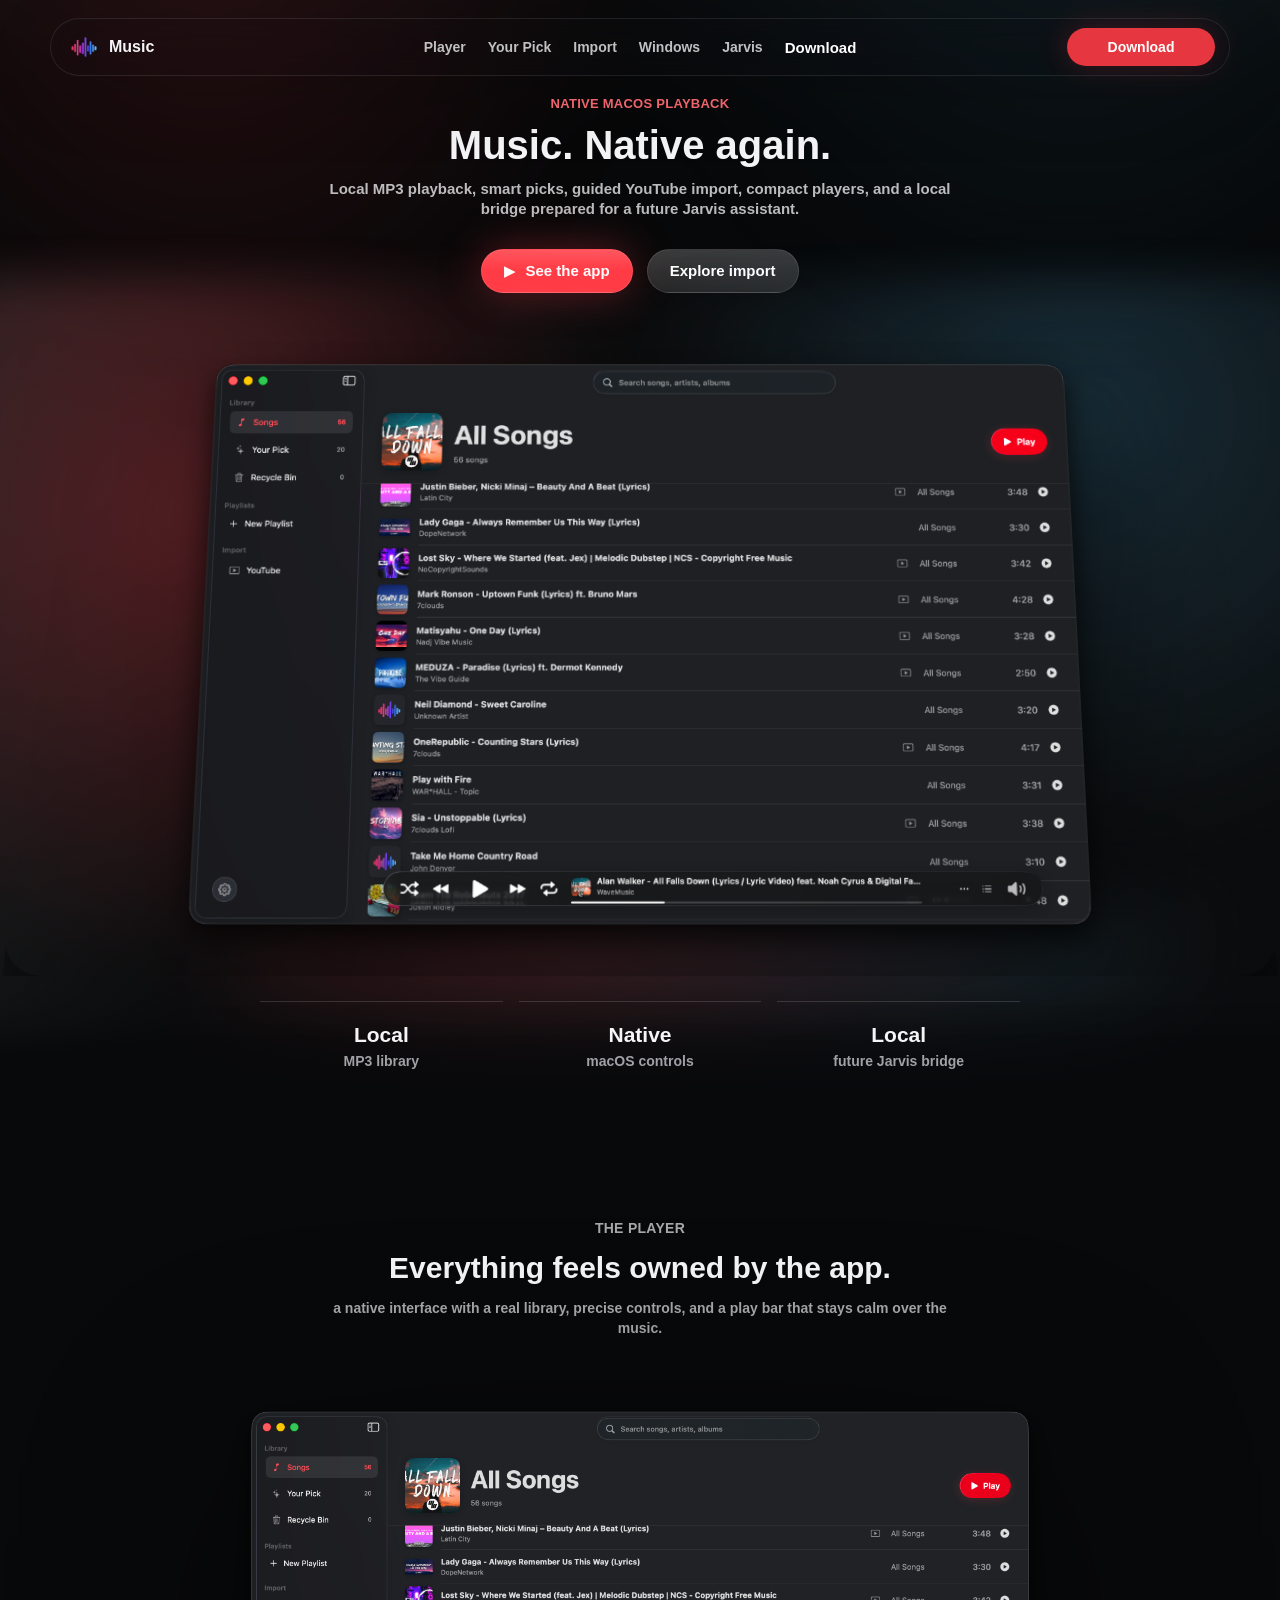
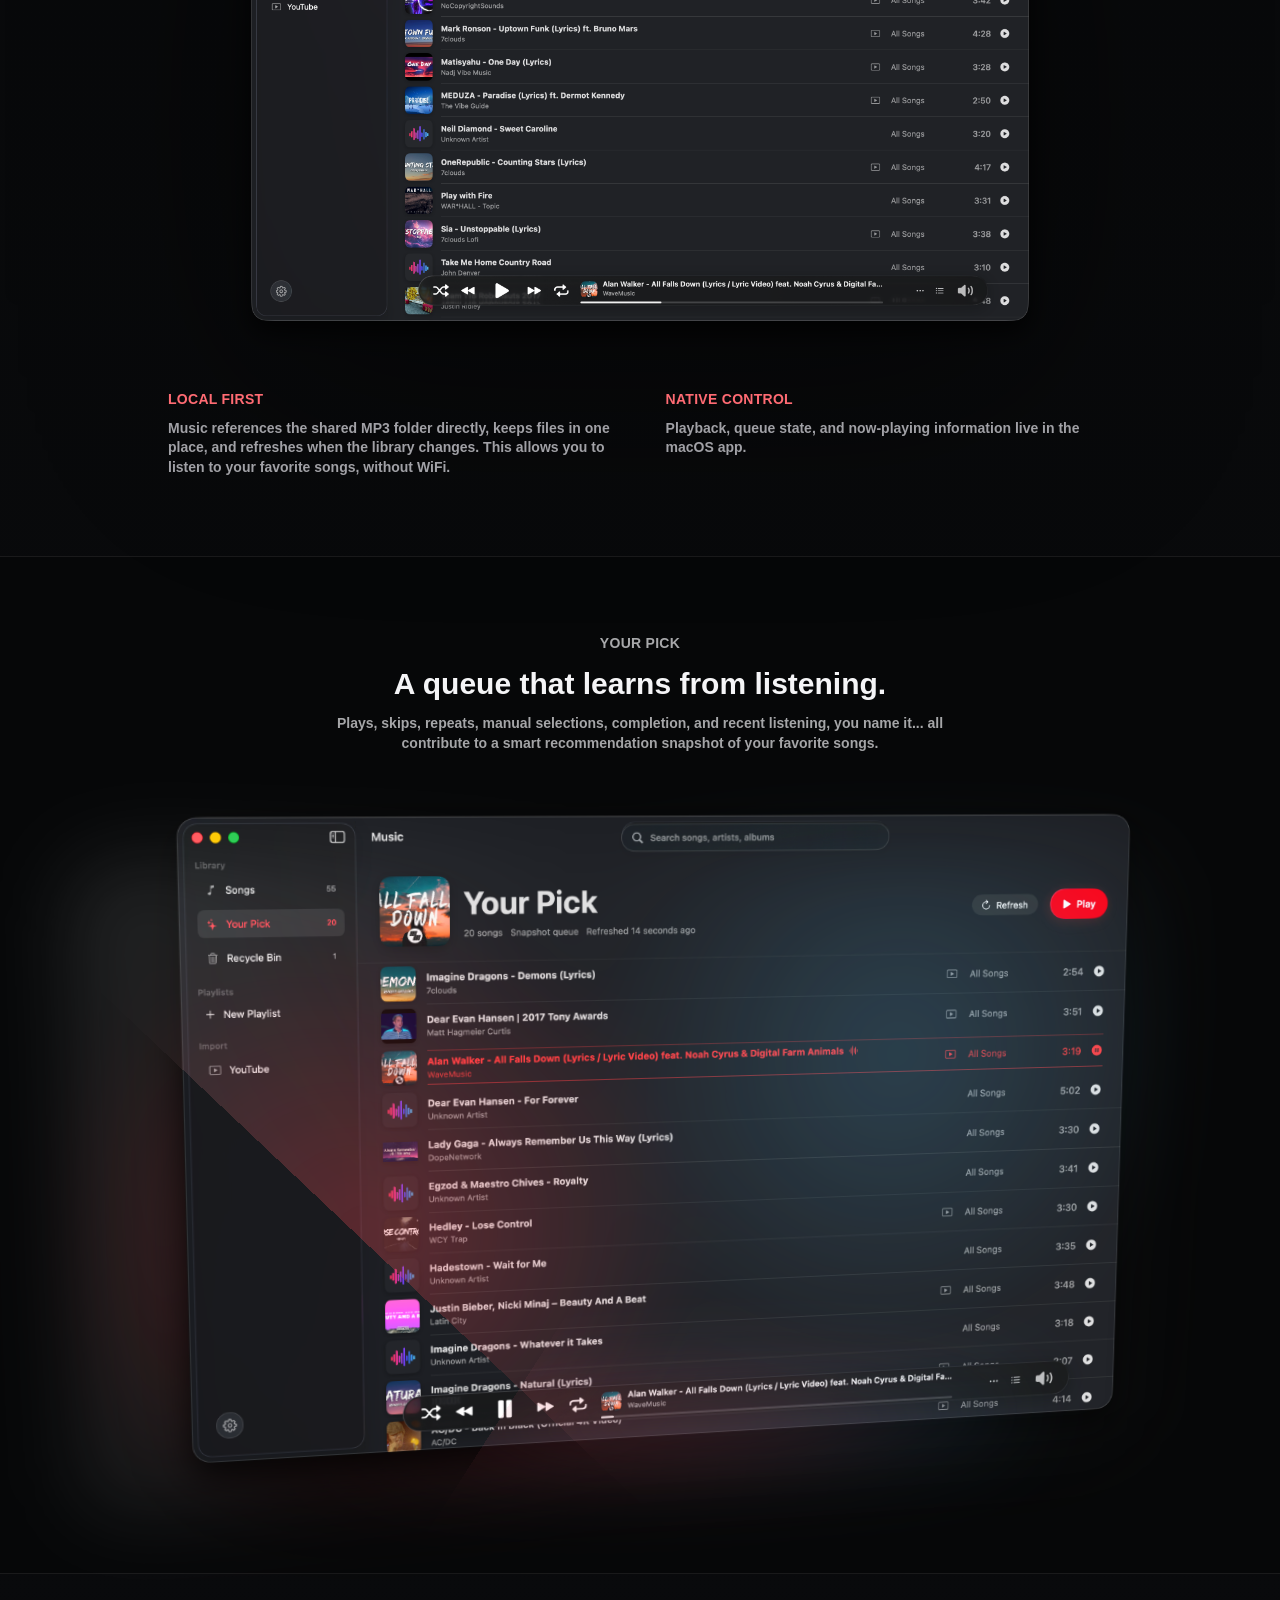
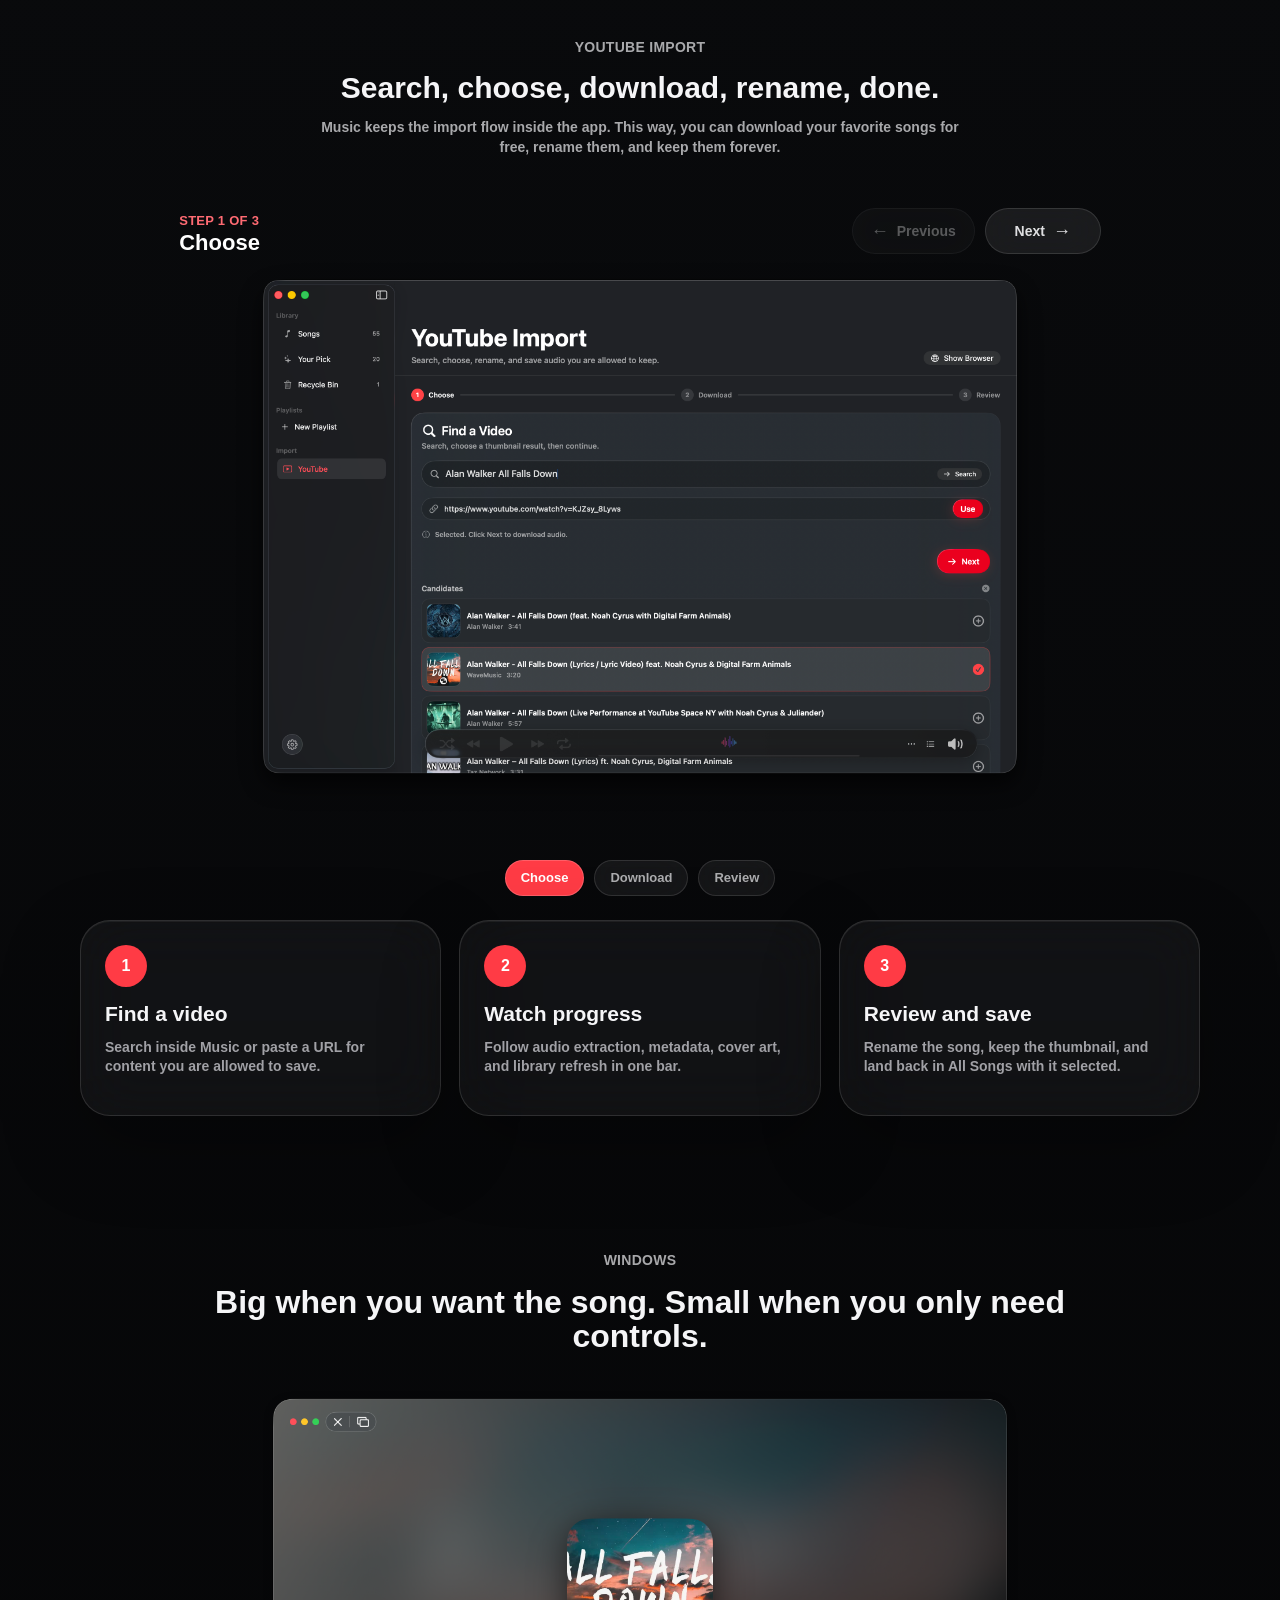
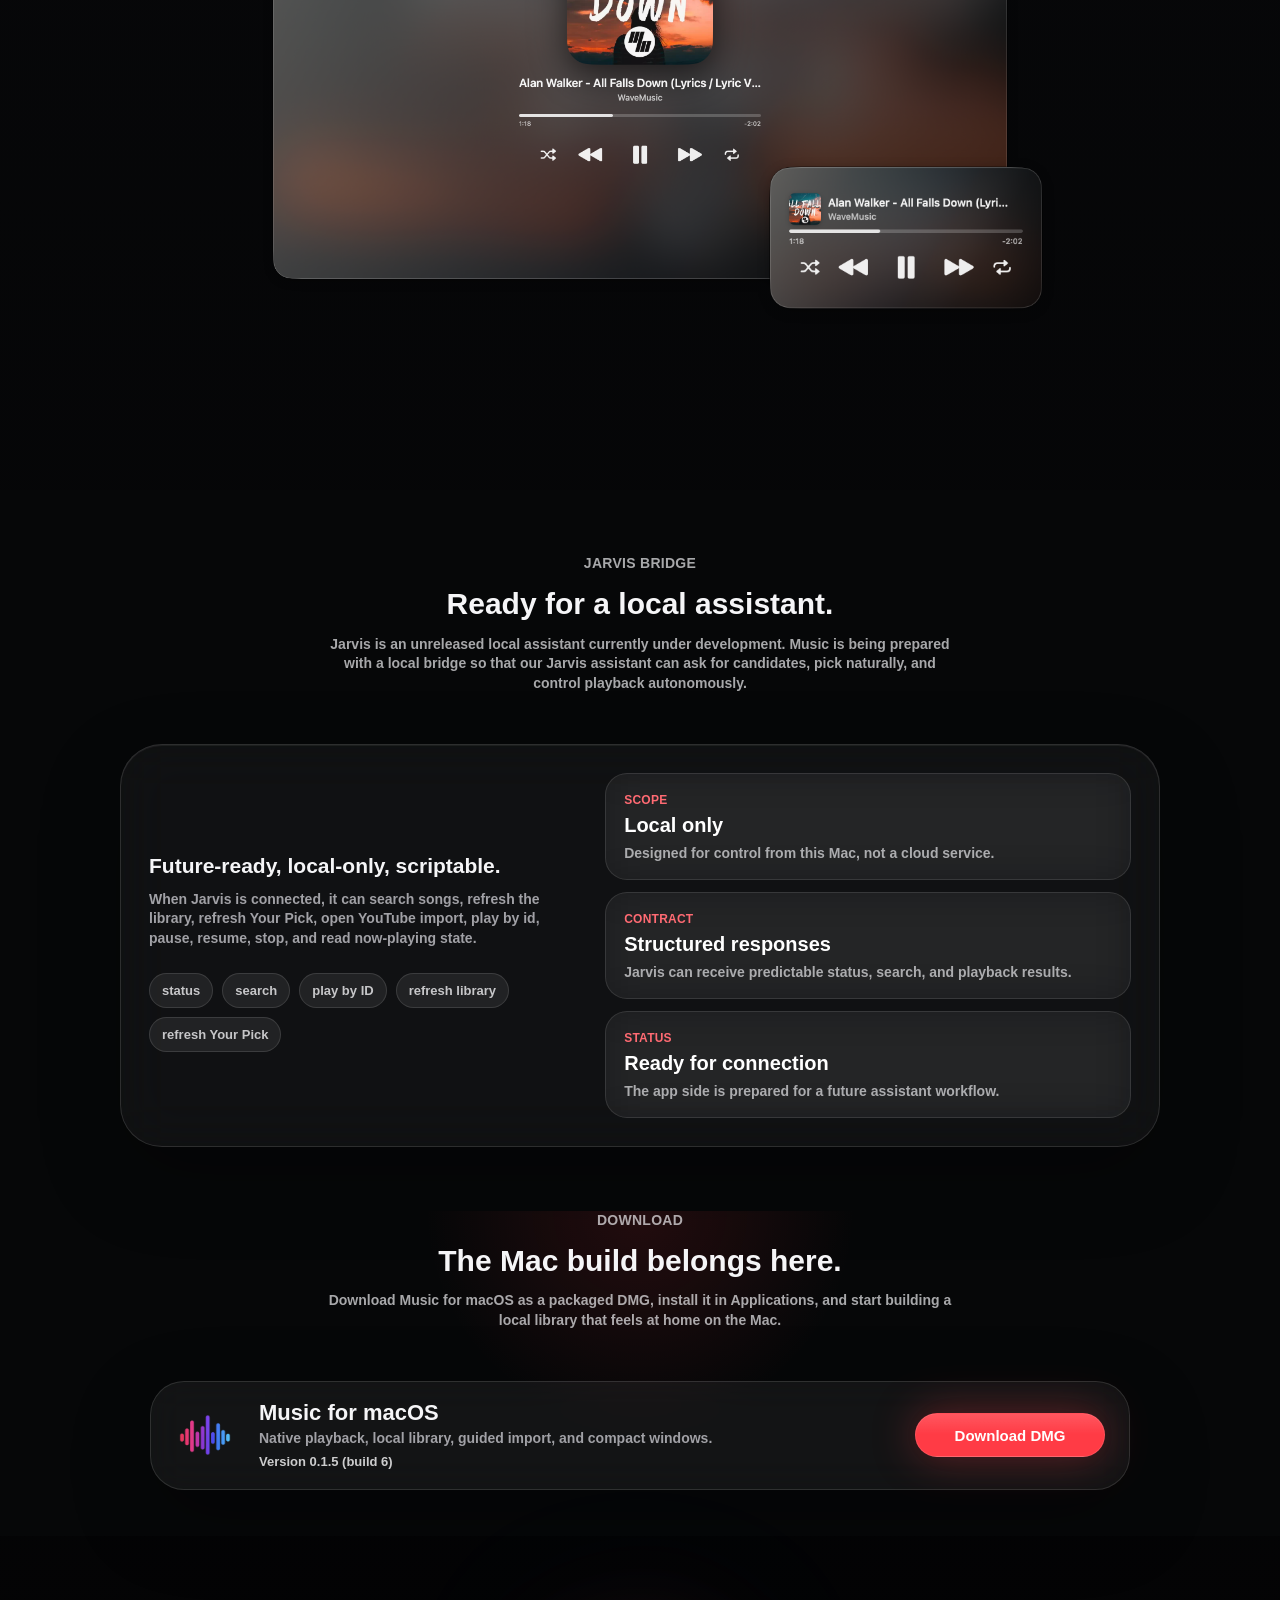
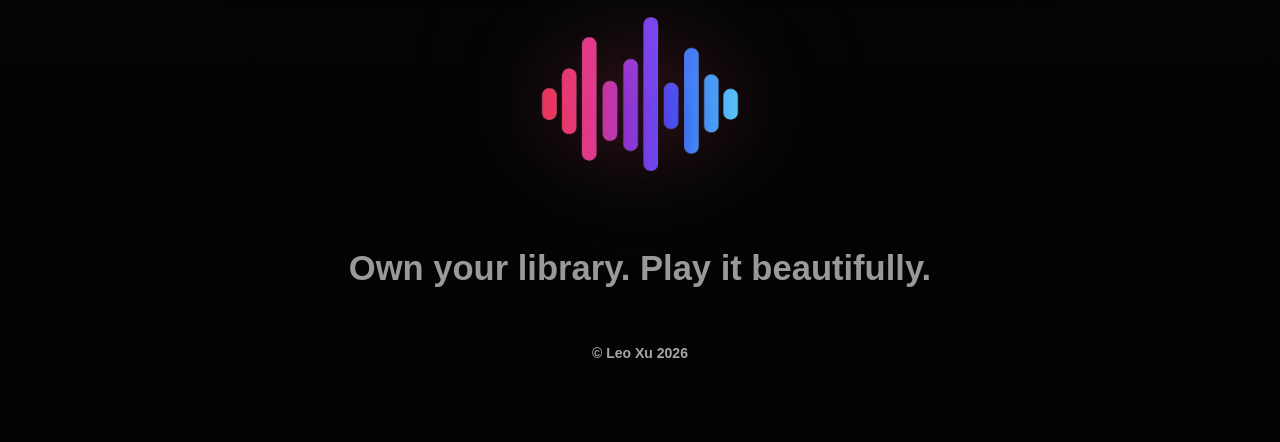
==== website/index.html @ 2af605fa "Add Music website hero animation" ====
<!doctype html>
<html lang="en">
  <head>
    <meta charset="utf-8" />
    <meta name="viewport" content="width=device-width, initial-scale=1" />
    <title>Music for macOS</title>
    <meta
      name="description"
      content="A native macOS music app with local playback, Your Pick, YouTube import, compact players, and a local bridge prepared for Jarvis."
    />
    <link rel="icon" href="assets/brand/new-music-logo.png" />
    <link rel="stylesheet" href="styles.css" />
  </head>
  <body>
    <div class="page-shell">
      <header class="site-header" aria-label="Site navigation">
        <a class="brand-lockup" href="#top" aria-label="Music home">
          <img src="assets/brand/new-music-logo.png" alt="" />
          <span>Music</span>
        </a>
        <nav class="nav-links" aria-label="Page sections">
          <a href="#player">Player</a>
          <a href="#your-pick">Your Pick</a>
          <a href="#import">Import</a>
          <a href="#windows">Windows</a>
          <a href="#jarvis">Jarvis</a>
          <a href="#download">Download</a>
        </nav>
        <a class="header-cta" href="#download">Download</a>
      </header>

      <main id="top">
        <section class="hero section-snap" id="preview">
          <div class="hero-copy reveal">
            <p class="eyebrow">Native macOS playback</p>
            <h1>Music. Native again.</h1>
            <p class="hero-subtitle">
              Local MP3 playback, smart picks, guided YouTube import, compact players,
              and a local bridge prepared for a future Jarvis assistant.
            </p>
            <div class="hero-actions">
              <a class="button button-red" href="#player">
                <span class="button-icon">▶</span>
                See the app
              </a>
              <a class="button button-dark" href="#import">Explore import</a>
            </div>
          </div>

          <div class="hero-stage reveal" aria-label="Music app preview">
            <img
              class="hero-window"
              src="assets/screenshots/hero-final.png"
              alt="Music app main library window with sidebar, songs list, and liquid glass play bar"
            />
            <div class="hero-reflection" aria-hidden="true"></div>
          </div>

          <div class="hero-specs reveal" aria-label="Product highlights">
            <div>
              <strong>Local</strong>
              <span>MP3 library</span>
            </div>
            <div>
              <strong>Native</strong>
              <span>macOS controls</span>
            </div>
            <div>
              <strong>Local</strong>
              <span>future Jarvis bridge</span>
            </div>
          </div>
        </section>

        <section class="feature-band" id="player">
          <div class="section-heading reveal">
            <p class="eyebrow">The player</p>
            <h2>Everything feels owned by the app.</h2>
            <p>
              a native interface with a real library, precise controls, and a play bar
              that stays calm over the music.
            </p>
          </div>

          <div class="wide-showcase reveal">
            <img
              src="assets/screenshots/main-library-current.png"
              alt="Music app All Songs library view"
            />
          </div>

          <div class="feature-copy-row">
            <div class="feature-copy reveal">
              <span>Local first</span>
              <p>Music references the shared MP3 folder directly, keeps files in one place, and refreshes when the library changes. This allows you to listen to your favorite songs, without WiFi.</p>
            </div>
            <div class="feature-copy reveal">
              <span>Native control</span>
              <p>Playback, queue state, and now-playing information live in the macOS app.</p>
            </div>
          </div>
        </section>

        <section class="spotlight section-snap" id="your-pick">
          <div class="spotlight-copy reveal">
            <p class="eyebrow">Your Pick</p>
            <h2>A queue that learns from listening.</h2>
            <p>
              Plays, skips, repeats, manual selections, completion, and recent listening,
              you name it... all contribute to a smart recommendation snapshot of your
              favorite songs.
            </p>
          </div>
          <figure class="your-pick-visual reveal">
            <img
              src="assets/screenshots/your-pick-distorted.png"
              alt="Stylized Music Your Pick view with the recommendation queue visible"
            />
          </figure>
        </section>

        <section class="import-section" id="import">
          <div class="section-heading reveal">
            <p class="eyebrow">YouTube import</p>
            <h2>Search, choose, download, rename, done.</h2>
            <p>
              Music keeps the import flow inside the app. This way, you can download
              your favorite songs for free, rename them, and keep them forever.
            </p>
          </div>

          <div class="import-slider reveal" data-slider>
            <div class="import-slider-header">
              <div>
                <span class="slider-step-label" data-slider-step>Step 1 of 3</span>
                <strong data-slider-title>Choose</strong>
              </div>
              <div class="slider-controls" aria-label="YouTube import slider controls">
                <button class="slider-button" type="button" data-slider-prev aria-label="Previous YouTube import step">
                  <span aria-hidden="true">←</span>
                  Previous
                </button>
                <button class="slider-button" type="button" data-slider-next aria-label="Next YouTube import step">
                  Next
                  <span aria-hidden="true">→</span>
                </button>
              </div>
            </div>
            <div class="import-track" data-slider-track tabindex="0" aria-label="YouTube import step screenshots">
              <figure class="import-slide" data-title="Choose" data-step="Step 1 of 3">
                <img
                  src="assets/screenshots/youtube-import-choose.png"
                  alt="YouTube Import choose step with search results and a selected video"
                />
              </figure>
              <figure class="import-slide" data-title="Download" data-step="Step 2 of 3">
                <img
                  src="assets/screenshots/youtube-import-download.png"
                  alt="YouTube Import download step with progress bar"
                />
              </figure>
              <figure class="import-slide" data-title="Review" data-step="Step 3 of 3">
                <img
                  src="assets/screenshots/youtube-import-review.png"
                  alt="YouTube Import review step for renaming the imported song"
                />
              </figure>
            </div>
            <div class="slider-dots" aria-label="YouTube import step navigation">
              <button class="active" type="button" data-slider-dot aria-label="Show choose step">Choose</button>
              <button type="button" data-slider-dot aria-label="Show download step">Download</button>
              <button type="button" data-slider-dot aria-label="Show review step">Review</button>
            </div>
          </div>

          <div class="steps">
            <div class="step reveal">
              <span>1</span>
              <h3>Find a video</h3>
              <p>Search inside Music or paste a URL for content you are allowed to save.</p>
            </div>
            <div class="step reveal">
              <span>2</span>
              <h3>Watch progress</h3>
              <p>Follow audio extraction, metadata, cover art, and library refresh in one bar.</p>
            </div>
            <div class="step reveal">
              <span>3</span>
              <h3>Review and save</h3>
              <p>Rename the song, keep the thumbnail, and land back in All Songs with it selected.</p>
            </div>
          </div>
        </section>

        <section class="focus-section" id="windows">
          <div class="section-heading reveal">
            <p class="eyebrow">Windows</p>
            <h2>Big when you want the song. Small when you only need controls.</h2>
          </div>

          <div class="window-gallery">
            <figure class="focus-comparison reveal">
              <img
                class="focus-large-shot"
                src="assets/screenshots/focus-window.png"
                alt="Large focused song window with album artwork and playback controls"
              />
              <img
                class="focus-small-shot"
                src="assets/screenshots/compact-player.png"
                alt="Compact player window overlapped above the large focus window for comparison"
              />
            </figure>
          </div>
        </section>

        <section class="jarvis-section" id="jarvis">
          <div class="section-heading reveal">
            <p class="eyebrow">Jarvis bridge</p>
            <h2>Ready for a local assistant.</h2>
            <p>
              Jarvis is an unreleased local assistant currently under development.
              Music is being prepared with a local bridge so that our Jarvis assistant
              can ask for candidates, pick naturally, and control playback autonomously.
            </p>
          </div>

          <div class="bridge-panel reveal">
            <div class="bridge-copy">
              <h3>Future-ready, local-only, scriptable.</h3>
              <p>
                When Jarvis is connected, it can search songs, refresh the library,
                refresh Your Pick, open YouTube import, play by id, pause, resume,
                stop, and read now-playing state.
              </p>
              <div class="bridge-actions" aria-label="Bridge actions">
                <span>status</span>
                <span>search</span>
                <span>play by ID</span>
                <span>refresh library</span>
                <span>refresh Your Pick</span>
              </div>
            </div>
            <div class="bridge-signal" aria-label="Bridge readiness summary">
              <div>
                <span>Scope</span>
                <strong>Local only</strong>
                <p>Designed for control from this Mac, not a cloud service.</p>
              </div>
              <div>
                <span>Contract</span>
                <strong>Structured responses</strong>
                <p>Jarvis can receive predictable status, search, and playback results.</p>
              </div>
              <div>
                <span>Status</span>
                <strong>Ready for connection</strong>
                <p>The app side is prepared for a future assistant workflow.</p>
              </div>
            </div>
          </div>
        </section>

        <section class="download-section section-snap" id="download">
          <div class="section-heading reveal">
            <p class="eyebrow">Download</p>
            <h2>The Mac build belongs here.</h2>
            <p>
              Download Music for macOS as a packaged DMG, install it in Applications,
              and start building a local library that feels at home on the Mac.
            </p>
          </div>
          <div class="download-panel reveal">
            <img src="assets/brand/new-music-logo.png" alt="" />
            <div>
              <h3>Music for macOS</h3>
              <p>Native playback, local library, guided import, and compact windows.</p>
              <p class="download-version">Version 0.1.5 (build 6)</p>
            </div>
            <a class="button button-red" href="downloads/Music.dmg" download>Download DMG</a>
          </div>
        </section>

        <section class="finish-section section-snap">
          <img class="finish-symbol-logo reveal" src="assets/brand/new-music-logo.png" alt="" />
          <p class="finish-slogan reveal">Own your library. Play it beautifully.</p>
          <p class="copyright-line reveal">© Leo Xu 2026</p>
        </section>
      </main>
    </div>

    <script src="app.js"></script>
  </body>
</html>
---- website/styles.css ----
:root {
  color-scheme: dark;
  --bg: #050607;
  --bg-2: #0c0e11;
  --panel: #15181c;
  --panel-2: #20242a;
  --text: #f5f5f7;
  --muted: #a1a1a6;
  --dim: #6f737a;
  --line: rgba(255, 255, 255, 0.13);
  --red: #ff3b45;
  --red-2: #ff6b73;
  --blue: #57c7ff;
  --green: #30d158;
  --amber: #ffd166;
  --radius-xl: 42px;
  --radius-lg: 30px;
  --max: 1320px;
  --shadow-hero: 0 48px 140px rgba(0, 0, 0, 0.72);
}

* {
  box-sizing: border-box;
}

html {
  background: var(--bg);
  scroll-behavior: smooth;
  width: 100%;
  max-width: 100%;
  overflow-x: hidden;
}

body {
  margin: 0;
  min-width: 320px;
  background:
    linear-gradient(180deg, #070809 0%, #090a0c 46%, #030304 100%);
  color: var(--text);
  font-family: "SF Pro Display", "SF Pro Text", -apple-system, BlinkMacSystemFont,
    "Helvetica Neue", Arial, sans-serif;
  letter-spacing: 0;
  overflow-x: hidden;
  width: 100%;
  max-width: 100%;
}

img {
  display: block;
  max-width: 100%;
}

a {
  color: inherit;
  text-decoration: none;
}

.page-shell {
  position: relative;
  overflow: hidden;
  width: 100%;
  max-width: 100%;
}

.page-shell::before {
  content: "";
  position: fixed;
  inset: -20vh -10vw auto -10vw;
  height: 70vh;
  pointer-events: none;
  background:
    radial-gradient(circle at 22% 28%, rgba(255, 59, 69, 0.22), transparent 32%),
    radial-gradient(circle at 78% 18%, rgba(87, 199, 255, 0.14), transparent 34%),
    linear-gradient(180deg, rgba(255, 255, 255, 0.07), transparent 42%);
  filter: blur(54px);
  opacity: 0.55;
  transform: translateZ(0);
}

.site-header {
  position: fixed;
  z-index: 20;
  top: 18px;
  left: 50%;
  width: min(calc(100% - 32px), 1180px);
  transform: translateX(-50%);
  display: grid;
  grid-template-columns: 1fr auto 1fr;
  align-items: center;
  gap: 16px;
  padding: 9px 14px;
  border: 1px solid rgba(255, 255, 255, 0.09);
  border-radius: 999px;
  background: rgba(14, 17, 20, 0.22);
  backdrop-filter: blur(12px) saturate(124%);
  box-shadow: 0 20px 70px rgba(0, 0, 0, 0.16);
}

.brand-lockup {
  display: inline-flex;
  align-items: center;
  gap: 10px;
  min-width: 0;
  padding-left: 4px;
  font-weight: 700;
}

.brand-lockup img {
  width: 30px;
  height: 30px;
  border-radius: 9px;
}

.nav-links {
  display: flex;
  align-items: center;
  justify-content: center;
  gap: 18px;
  padding: 0 10px;
  border-radius: 999px;
}

.nav-links a,
.header-cta {
  min-height: 34px;
  display: inline-flex;
  align-items: center;
  justify-content: center;
  padding: 0 2px;
  border-radius: 999px;
  color: rgba(245, 245, 247, 0.78);
  font-size: 14px;
  font-weight: 700;
  transition: color 180ms ease, transform 180ms ease, font-size 180ms ease;
}

.nav-links a:hover {
  color: rgba(245, 245, 247, 0.9);
}

.nav-links a.active {
  color: #fff;
  font-size: 15px;
  transform: translateY(-0.5px);
}

.header-cta {
  justify-self: end;
  min-width: 148px;
  min-height: 38px;
  padding: 0 28px;
  color: #fff;
  background: rgba(255, 59, 69, 0.9);
  box-shadow: 0 0 30px rgba(255, 59, 69, 0.22);
  white-space: nowrap;
}

.header-cta:hover,
.button:hover {
  transform: translateY(-1px);
}

main {
  position: relative;
  z-index: 1;
  width: 100%;
  max-width: 100%;
  overflow: hidden;
}

section {
  width: 100%;
  max-width: 100%;
  scroll-margin-top: 104px;
}

.section-snap {
  min-height: 100vh;
}

.hero {
  display: flex;
  flex-direction: column;
  align-items: center;
  justify-content: flex-start;
  padding: 96px 28px 64px;
  text-align: center;
}

.hero-copy {
  width: min(1100px, 100%);
  max-width: 100%;
}

.eyebrow {
  margin: 0 0 14px;
  color: var(--red-2);
  font-size: 13px;
  font-weight: 800;
  letter-spacing: 0.02em;
  text-transform: uppercase;
}

h1,
h2,
h3,
p {
  margin-top: 0;
}

h1 {
  margin: 0 auto 14px;
  max-width: 760px;
  color: var(--text);
  font-size: 40px;
  line-height: 1;
  font-weight: 800;
  letter-spacing: 0;
}

.hero-subtitle {
  width: min(640px, 94vw);
  margin: 0 auto;
  color: rgba(245, 245, 247, 0.76);
  font-size: 15px;
  line-height: 1.32;
  font-weight: 650;
}

.hero-actions {
  display: flex;
  flex-wrap: wrap;
  justify-content: center;
  gap: 14px;
  margin-top: 30px;
}

.button {
  min-height: 44px;
  display: inline-flex;
  align-items: center;
  justify-content: center;
  gap: 10px;
  padding: 0 22px;
  border: 1px solid rgba(255, 255, 255, 0.1);
  border-radius: 999px;
  font-size: 15px;
  font-weight: 800;
  transition: transform 180ms ease, filter 180ms ease, background 180ms ease;
  white-space: nowrap;
}

.button-red {
  color: #fff;
  background:
    linear-gradient(180deg, rgba(255, 255, 255, 0.14), transparent 48%),
    var(--red);
  box-shadow: 0 0 44px rgba(255, 59, 69, 0.34);
}

.button-dark {
  color: #fff;
  background:
    linear-gradient(180deg, rgba(255, 255, 255, 0.12), rgba(255, 255, 255, 0.02)),
    rgba(255, 255, 255, 0.1);
  backdrop-filter: blur(20px);
}

.button-icon {
  font-size: 14px;
}

.hero-stage {
  position: relative;
  width: min(1380px, 96vw);
  margin-top: clamp(18px, 2.5vw, 30px);
  perspective: 1800px;
}

.hero-window {
  width: 100%;
  max-height: min(72vh, 840px);
  border-radius: clamp(28px, 3vw, 48px);
  box-shadow: var(--shadow-hero);
  object-fit: contain;
  clip-path: polygon(3% 0, 97% 0, 100% 100%, 0 100%);
  transform: rotateX(12deg);
  transform-origin: 50% 50%;
  backface-visibility: hidden;
  filter:
    drop-shadow(34px 48px 70px rgba(0, 0, 0, 0.34))
    saturate(1.05)
    contrast(1.02);
  animation: hero-window-rise 3000ms cubic-bezier(0.16, 1, 0.3, 1) 180ms both;
  will-change: transform, filter, opacity;
}

.hero-stage::before {
  content: "";
  position: absolute;
  inset: -7% -7% -10%;
  z-index: -2;
  border-radius: clamp(34px, 3.5vw, 58px);
  background:
    radial-gradient(circle at 18% 32%, rgba(255, 59, 69, 0.32), transparent 36%),
    radial-gradient(circle at 82% 18%, rgba(87, 199, 255, 0.2), transparent 34%),
    linear-gradient(112deg, rgba(255, 255, 255, 0.1), transparent 31%),
    rgba(255, 255, 255, 0.02);
  filter: blur(24px);
  opacity: 0.88;
}

.hero-reflection {
  position: absolute;
  z-index: -1;
  inset: auto 6% -8% 16%;
  height: 20%;
  border-radius: 50%;
  background:
    radial-gradient(ellipse at 34% 50%, rgba(255, 59, 69, 0.36), transparent 58%),
    radial-gradient(ellipse at 74% 50%, rgba(87, 199, 255, 0.2), transparent 62%);
  filter: blur(42px);
  opacity: 0.82;
  transform: skewX(-12deg);
  animation: hero-reflection-rise 3000ms cubic-bezier(0.16, 1, 0.3, 1) 180ms both;
}

@keyframes hero-window-rise {
  0% {
    opacity: 0;
    transform: rotateX(76deg) translate3d(0, 56px, -90px) scale(0.92);
    filter:
      drop-shadow(0 18px 32px rgba(0, 0, 0, 0.16))
      saturate(0.96)
      contrast(0.96);
  }

  100% {
    opacity: 1;
    transform: rotateX(12deg) translate3d(0, 0, 0) scale(1);
    filter:
      drop-shadow(34px 48px 70px rgba(0, 0, 0, 0.34))
      saturate(1.05)
      contrast(1.02);
  }
}

@keyframes hero-reflection-rise {
  0% {
    opacity: 0.12;
    transform: skewX(-12deg) scaleX(0.55) scaleY(0.28) translateY(22px);
    filter: blur(24px);
  }

  100% {
    opacity: 0.82;
    transform: skewX(-12deg) scaleX(1) scaleY(1) translateY(0);
    filter: blur(42px);
  }
}

@keyframes hero-window-rise-mobile {
  0% {
    opacity: 0;
    transform: rotateX(68deg) translate3d(0, 42px, -64px) scale(0.94);
    filter:
      drop-shadow(0 16px 28px rgba(0, 0, 0, 0.14))
      saturate(0.96)
      contrast(0.96);
  }

  100% {
    opacity: 1;
    transform: rotateX(6deg) translate3d(0, 0, 0) scale(1);
    filter:
      drop-shadow(34px 48px 70px rgba(0, 0, 0, 0.34))
      saturate(1.05)
      contrast(1.02);
  }
}

.hero-specs {
  width: min(760px, 92vw);
  display: grid;
  grid-template-columns: repeat(3, 1fr);
  gap: 16px;
  margin: 30px auto 0;
}

.hero-specs div {
  padding: 22px 18px;
  border-top: 1px solid rgba(255, 255, 255, 0.14);
}

.hero-specs strong {
  display: block;
  font-size: 21px;
  line-height: 1;
  font-weight: 800;
}

.hero-specs span {
  display: block;
  margin-top: 8px;
  color: var(--muted);
  font-size: 14px;
  font-weight: 700;
}

.feature-band,
.import-section,
.focus-section,
.jarvis-section,
.finish-section {
  padding: clamp(52px, 5vw, 82px) 28px;
}

.focus-section {
  padding-top: clamp(60px, 5.5vw, 88px);
  padding-bottom: clamp(70px, 7vw, 108px);
}

.focus-section .section-heading {
  margin-bottom: clamp(22px, 3vw, 34px);
}

.focus-section .section-heading h2 {
  max-width: 860px;
  margin-right: auto;
  margin-left: auto;
  font-size: 32px;
}

.section-heading,
.spotlight-copy {
  width: min(860px, 92vw);
  margin: 0 auto clamp(28px, 4vw, 50px);
  text-align: center;
}

.section-heading h2,
.spotlight h2,
.finish-section h2 {
  margin-bottom: 14px;
  color: var(--text);
  font-size: 30px;
  line-height: 1.08;
  font-weight: 800;
  letter-spacing: 0;
}

.section-heading p,
.spotlight-copy p,
.finish-section p {
  margin-right: auto;
  margin-left: auto;
  max-width: 640px;
  color: rgba(245, 245, 247, 0.68);
  font-size: 14px;
  line-height: 1.42;
  font-weight: 650;
}

.wide-showcase,
.import-slider {
  width: min(var(--max), 92vw);
  margin: 0 auto;
}

.wide-showcase img,
.import-slide img {
  width: auto;
  max-width: 100%;
  max-height: min(64vh, 760px);
  margin: 0 auto;
  object-fit: contain;
  filter: drop-shadow(0 50px 110px rgba(0, 0, 0, 0.48));
}

.wide-showcase img {
  width: min(100%, 1180px);
}

.import-slide img {
  max-height: min(62vh, 720px);
}

.import-slider {
  position: relative;
}

.import-slider-header {
  display: flex;
  align-items: end;
  justify-content: space-between;
  gap: 18px;
  width: min(994px, 72vw);
  margin: 0 auto -10px;
  position: relative;
  z-index: 2;
  pointer-events: none;
}

.import-slider-header > div {
  pointer-events: auto;
}

.slider-step-label {
  display: block;
  color: var(--red-2);
  font-size: 13px;
  font-weight: 850;
  letter-spacing: 0.02em;
  text-transform: uppercase;
}

.import-slider-header strong {
  display: block;
  margin-top: 4px;
  color: #fff;
  font-size: 22px;
  line-height: 1;
}

.slider-controls {
  display: inline-flex;
  gap: 10px;
}

.slider-button {
  min-width: 116px;
  min-height: 46px;
  display: inline-flex;
  align-items: center;
  justify-content: center;
  gap: 8px;
  padding: 0 18px;
  border: 1px solid rgba(255, 255, 255, 0.12);
  border-radius: 999px;
  background: rgba(255, 255, 255, 0.075);
  color: rgba(245, 245, 247, 0.9);
  font: inherit;
  font-size: 14px;
  font-weight: 850;
  cursor: pointer;
  backdrop-filter: blur(20px) saturate(135%);
  transition: transform 160ms ease, background 160ms ease, color 160ms ease;
}

.slider-button span {
  font-size: 18px;
  line-height: 1;
}

.slider-button:hover {
  transform: translateY(-1px);
  background: rgba(255, 255, 255, 0.11);
  color: #fff;
}

.slider-button:disabled {
  cursor: default;
  opacity: 0.38;
  transform: none;
}

.import-track {
  display: flex;
  gap: 24px;
  overflow-x: auto;
  scroll-snap-type: x mandatory;
  scroll-behavior: smooth;
  scrollbar-width: none;
  overscroll-behavior-x: contain;
  -webkit-overflow-scrolling: touch;
  perspective: 1400px;
  padding: 14px 0 26px;
}

.import-track:focus-visible {
  outline: 2px solid rgba(255, 59, 69, 0.64);
  outline-offset: 8px;
  border-radius: 24px;
}

.import-track::-webkit-scrollbar {
  display: none;
}

.import-slide {
  flex: 0 0 100%;
  min-width: 0;
  scroll-snap-align: center;
  scroll-snap-stop: always;
  position: relative;
}

.import-slide::before {
  display: none;
}

.import-slide img {
  display: block;
  user-select: none;
  border-radius: 0;
  transform: none;
  filter: none;
}

.slider-dots {
  display: flex;
  justify-content: center;
  flex-wrap: wrap;
  gap: 10px;
  margin-top: 18px;
}

.slider-dots button {
  min-height: 36px;
  padding: 0 15px;
  border: 1px solid rgba(255, 255, 255, 0.12);
  border-radius: 999px;
  background: rgba(255, 255, 255, 0.06);
  color: rgba(245, 245, 247, 0.68);
  font: inherit;
  font-size: 13px;
  font-weight: 850;
  cursor: pointer;
  backdrop-filter: blur(18px) saturate(135%);
  transition: background 180ms ease, color 180ms ease, border-color 180ms ease;
}

.slider-dots button.active {
  background: var(--red);
  border-color: rgba(255, 255, 255, 0.18);
  color: #fff;
}

.feature-copy-row {
  width: min(1040px, 92vw);
  display: grid;
  grid-template-columns: repeat(2, minmax(0, 1fr));
  gap: clamp(22px, 4vw, 70px);
  margin: 26px auto 0;
  padding: 0 clamp(4px, 4vw, 48px);
}

.step,
.bridge-panel {
  border: 1px solid rgba(255, 255, 255, 0.12);
  background-color: rgba(255, 255, 255, 0.045);
  background-image: none;
  backdrop-filter: blur(28px) saturate(150%);
  -webkit-backdrop-filter: blur(28px) saturate(150%);
  box-shadow:
    inset 0 1px 0 rgba(255, 255, 255, 0.06),
    0 30px 80px rgba(0, 0, 0, 0.28);
}

.feature-copy {
  max-width: 560px;
}

.feature-copy span {
  display: block;
  margin-bottom: 12px;
  color: var(--red-2);
  font-size: 14px;
  font-weight: 850;
  letter-spacing: 0.02em;
  text-transform: uppercase;
}

.step h3,
.bridge-copy h3 {
  margin: 16px 0 12px;
  font-size: 21px;
  line-height: 1.08;
}

.feature-copy p,
.step p,
.bridge-copy p {
  color: var(--muted);
  font-size: 14px;
  line-height: 1.42;
  font-weight: 650;
}

.bridge-actions {
  display: flex;
  flex-wrap: wrap;
  gap: 9px;
  margin-top: 24px;
}

.bridge-actions span {
  padding: 9px 12px;
  border: 1px solid rgba(255, 255, 255, 0.12);
  border-radius: 999px;
  background: rgba(255, 255, 255, 0.07);
  color: rgba(245, 245, 247, 0.78);
  font-size: 13px;
  font-weight: 800;
}

.spotlight {
  display: flex;
  flex-direction: column;
  align-items: center;
  justify-content: center;
  padding: clamp(60px, 6vw, 88px) 28px;
  background: #060708;
  border-top: 1px solid rgba(255, 255, 255, 0.08);
  border-bottom: 1px solid rgba(255, 255, 255, 0.08);
}

.your-pick-visual {
  position: relative;
  width: min(1320px, 94vw);
  margin: -24px auto 0;
  perspective: 1600px;
  transform-style: preserve-3d;
}

.your-pick-visual::before {
  content: "";
  position: absolute;
  inset: 7% 3% -1%;
  z-index: -1;
  border-radius: 54px;
  background:
    radial-gradient(circle at 26% 58%, rgba(255, 59, 69, 0.34), transparent 36%),
    radial-gradient(circle at 74% 32%, rgba(87, 199, 255, 0.22), transparent 34%),
    linear-gradient(105deg, rgba(255, 255, 255, 0.12), transparent 36%),
    rgba(255, 255, 255, 0.018);
  filter: blur(38px);
  opacity: 0.84;
  transform: rotateX(-6deg) rotateY(8deg) rotateZ(-1.2deg) skewX(-2deg) scale(0.96);
  transform-origin: 50% 58%;
}

.your-pick-visual::after {
  content: "";
  position: absolute;
  left: 18%;
  right: 18%;
  bottom: 1%;
  z-index: -1;
  height: 18%;
  border-radius: 50%;
  background:
    radial-gradient(ellipse at center, rgba(255, 59, 69, 0.34), transparent 62%),
    radial-gradient(ellipse at 72% 50%, rgba(75, 185, 255, 0.22), transparent 58%);
  filter: blur(40px);
  opacity: 0.78;
  transform: rotateZ(-2deg) skewX(-7deg);
}

.your-pick-visual img {
  width: 100%;
  max-height: min(78vh, 900px);
  object-fit: contain;
  transform: rotateX(-5.5deg) rotateY(8.5deg) rotateZ(-1.1deg) skewX(-1.2deg) translate3d(2.8%, 0, 0);
  transform-origin: 50% 58%;
  filter:
    drop-shadow(34px 48px 72px rgba(0, 0, 0, 0.5))
    saturate(1.08)
    contrast(1.03);
}

.steps {
  width: min(1120px, 92vw);
  display: grid;
  grid-template-columns: repeat(3, 1fr);
  gap: 18px;
  margin: 24px auto 0;
}

.step {
  padding: 24px;
  border-radius: var(--radius-lg);
}

.step span {
  width: 42px;
  height: 42px;
  display: inline-grid;
  place-items: center;
  border-radius: 999px;
  color: #fff;
  background: var(--red);
  font-weight: 900;
}

.window-gallery {
  width: min(760px, 84vw);
  margin: 0 auto;
}

figure {
  margin: 0;
}

.focus-comparison {
  position: relative;
  width: 100%;
  padding: 0 0 14%;
}

.focus-large-shot,
.focus-small-shot {
  border-radius: 0;
  filter: none;
}

.focus-large-shot {
  width: 100%;
  max-height: min(58vh, 640px);
  object-fit: contain;
  transform: none;
}

.focus-small-shot {
  position: absolute;
  right: -5%;
  bottom: 12%;
  width: 40%;
  transform: none;
}

figcaption {
  margin-top: 14px;
  color: rgba(245, 245, 247, 0.74);
  font-size: 14px;
  font-weight: 800;
  text-align: center;
}

.jarvis-section {
  background: #060708;
}

.download-section {
  background:
    radial-gradient(circle at 50% 0%, rgba(255, 59, 69, 0.12), transparent 30%),
    #060708;
}

.download-section.section-snap {
  min-height: auto;
  padding-bottom: 46px;
}

.download-panel {
  width: min(980px, 92vw);
  display: grid;
  grid-template-columns: auto minmax(240px, 1fr) minmax(190px, auto);
  gap: 24px;
  align-items: center;
  margin: 0 auto;
  padding: 20px 24px;
  border: 1px solid rgba(255, 255, 255, 0.12);
  border-radius: 34px;
  background: rgba(255, 255, 255, 0.055);
  backdrop-filter: blur(18px) saturate(132%);
  box-shadow: 0 28px 80px rgba(0, 0, 0, 0.3);
}

.download-panel img {
  width: 60px;
  height: 60px;
  border-radius: 15px;
}

.download-panel h3 {
  margin-bottom: 6px;
  font-size: 22px;
  line-height: 1;
}

.download-panel p {
  margin: 0;
  color: var(--muted);
  font-size: 14px;
  font-weight: 700;
}

.download-panel .download-version {
  margin-top: 8px;
  color: rgba(245, 245, 247, 0.82);
  font-size: 13px;
  font-weight: 850;
}

.download-panel .button {
  width: auto;
  min-width: 188px;
  max-width: none;
  padding-right: 30px;
  padding-left: 30px;
}

.bridge-panel {
  width: min(1040px, 92vw);
  display: grid;
  grid-template-columns: 0.9fr 1.1fr;
  gap: 26px;
  align-items: center;
  margin: 0 auto;
  padding: 28px;
  border-radius: var(--radius-xl);
}

.bridge-signal {
  display: grid;
  gap: 12px;
}

.bridge-signal div {
  padding: 16px 18px;
  border: 1px solid rgba(255, 255, 255, 0.11);
  border-radius: 22px;
  background-color: rgba(255, 255, 255, 0.045);
  background-image: none;
  backdrop-filter: blur(22px) saturate(145%);
  -webkit-backdrop-filter: blur(22px) saturate(145%);
}

.bridge-signal span {
  color: var(--red-2);
  font-size: 12px;
  font-weight: 850;
  letter-spacing: 0.02em;
  text-transform: uppercase;
}

.bridge-signal strong {
  display: block;
  margin-top: 6px;
  color: #fff;
  font-size: 20px;
  line-height: 1.1;
}

.bridge-signal p {
  margin: 8px 0 0;
  color: rgba(245, 245, 247, 0.66);
  font-size: 14px;
  line-height: 1.35;
  font-weight: 650;
}

.finish-section {
  min-height: 42vh;
  display: flex;
  flex-direction: column;
  align-items: center;
  justify-content: center;
  text-align: center;
  padding-top: 40px;
}

.finish-symbol-logo {
  width: clamp(236px, 18vw, 300px);
  height: clamp(236px, 18vw, 300px);
  margin-bottom: 38px;
  object-fit: contain;
  background: transparent;
  border-radius: 0;
  box-shadow: none;
  filter:
    drop-shadow(0 0 44px rgba(255, 59, 69, 0.28))
    drop-shadow(0 0 92px rgba(35, 197, 255, 0.12));
}

.finish-section .finish-slogan {
  max-width: 860px;
  color: rgba(245, 245, 247, 0.62);
  font-size: clamp(32px, 2.7vw, 44px);
  line-height: 1.08;
  font-weight: 800;
}

.copyright-line {
  margin-top: 22px;
  color: rgba(245, 245, 247, 0.36);
  font-size: 12px;
  line-height: 1;
  font-weight: 700;
}

.reveal {
  opacity: 1;
  transform: translateY(0);
  transition: opacity 700ms ease, transform 700ms ease;
}

.reveal.visible {
  opacity: 1;
  transform: translateY(0);
}

html[data-capture] {
  scroll-behavior: auto;
}

html[data-capture] .site-header {
  position: absolute;
}

html[data-capture="player"] #preview,
html[data-capture="import"] #preview,
html[data-capture="import"] #player,
html[data-capture="import"] .spotlight,
html[data-capture="windows"] #preview,
html[data-capture="windows"] #player,
html[data-capture="windows"] .spotlight,
html[data-capture="windows"] #import,
html[data-capture="jarvis"] #preview,
html[data-capture="jarvis"] #player,
html[data-capture="jarvis"] .spotlight,
html[data-capture="jarvis"] #import,
html[data-capture="jarvis"] #windows {
  display: none;
}

html[data-capture] .feature-band,
html[data-capture] .import-section,
html[data-capture] .focus-section,
html[data-capture] .jarvis-section,
html[data-capture] .download-section {
  padding-top: 118px;
}

@media (max-width: 1020px) {
  .site-header {
    grid-template-columns: 1fr auto;
  }

  .nav-links {
    display: none;
  }

  .feature-copy-row,
  .steps,
  .bridge-panel,
  .download-panel {
    grid-template-columns: 1fr;
  }

  .download-panel {
    border-radius: var(--radius-xl);
    text-align: center;
    justify-items: center;
  }

  .window-gallery {
    width: min(820px, 94vw);
  }

  .your-pick-visual {
    width: min(920px, 94vw);
  }

  .your-pick-visual::before,
  .your-pick-visual img {
    transform: rotateX(-4deg) rotateY(5deg) rotateZ(-0.8deg) skewX(-0.8deg);
  }

  .focus-small-shot {
    right: -4%;
    bottom: 12%;
    width: 36%;
  }
}

@media (max-width: 720px) {
  .site-header {
    top: 10px;
    left: 12px;
    width: auto;
    transform: none;
    grid-template-columns: auto;
    gap: 0;
    padding: 8px;
  }

  .hero {
    padding: 100px 16px 72px;
  }

  h1 {
    font-size: 34px;
    width: min(360px, calc(100vw - 32px));
    max-width: calc(100vw - 32px);
  }

  .hero-subtitle {
    width: min(342px, calc(100vw - 36px));
    max-width: calc(100vw - 32px);
    font-size: 16px;
    line-height: 1.24;
  }

  .hero-actions {
    flex-direction: column;
    align-items: center;
  }

  .button {
    width: min(260px, 100%);
    max-width: calc(100vw - 36px);
  }

  .hero-specs {
    grid-template-columns: 1fr;
  }

  .step,
  .bridge-panel {
    padding: 24px;
  }

  .import-slider-header {
    align-items: start;
    width: 100%;
    margin-bottom: 16px;
  }

  .import-slider-header > div:first-child,
  .import-slider-header .slider-controls {
    transform: none;
  }

  .slider-controls {
    width: 100%;
    justify-content: space-between;
  }

  .slider-button {
    min-width: 0;
    flex: 1;
    min-height: 42px;
    padding: 0 12px;
  }

  .hero-window {
    border-radius: 26px;
    clip-path: polygon(2% 0, 98% 0, 100% 100%, 0 100%);
    transform: rotateX(6deg);
    transform-origin: 50% 50%;
    animation-name: hero-window-rise-mobile;
  }

  .hero-reflection {
    transform: skewX(-5deg);
  }

  .your-pick-visual {
    width: min(620px, 92vw);
    margin-top: -12px;
    margin-bottom: 0;
  }

  .your-pick-visual::before {
    inset: 8% 3% 0;
    filter: blur(30px);
    transform: rotateX(-1.4deg) rotateY(1.8deg) rotateZ(-0.4deg);
  }

  .your-pick-visual::after {
    filter: blur(34px);
    transform: skewX(-5deg);
  }

  .your-pick-visual img {
    max-height: min(58vh, 520px);
    transform: rotateX(-1.4deg) rotateY(1.8deg) rotateZ(-0.4deg) translate3d(-3.2%, 0, 0);
  }

  .import-track {
    padding-bottom: 16px;
  }

  .import-slide::before,
  .import-slide img {
    transform: none;
  }

  .focus-large-shot {
    transform: none;
  }

  .focus-small-shot {
    transform: none;
  }

  .focus-comparison {
    padding-bottom: 16%;
  }

  .focus-small-shot {
    width: 42%;
    right: -2%;
    bottom: 14%;
  }

  .brand-lockup span {
    display: none;
  }

  .header-cta {
    display: none;
  }
}

@media (prefers-reduced-motion: reduce) {
  *,
  *::before,
  *::after {
    scroll-behavior: auto !important;
    transition-duration: 0.01ms !important;
    animation-duration: 0.01ms !important;
    animation-iteration-count: 1 !important;
  }

  .hero-window,
  .hero-reflection {
    animation: none !important;
  }
}
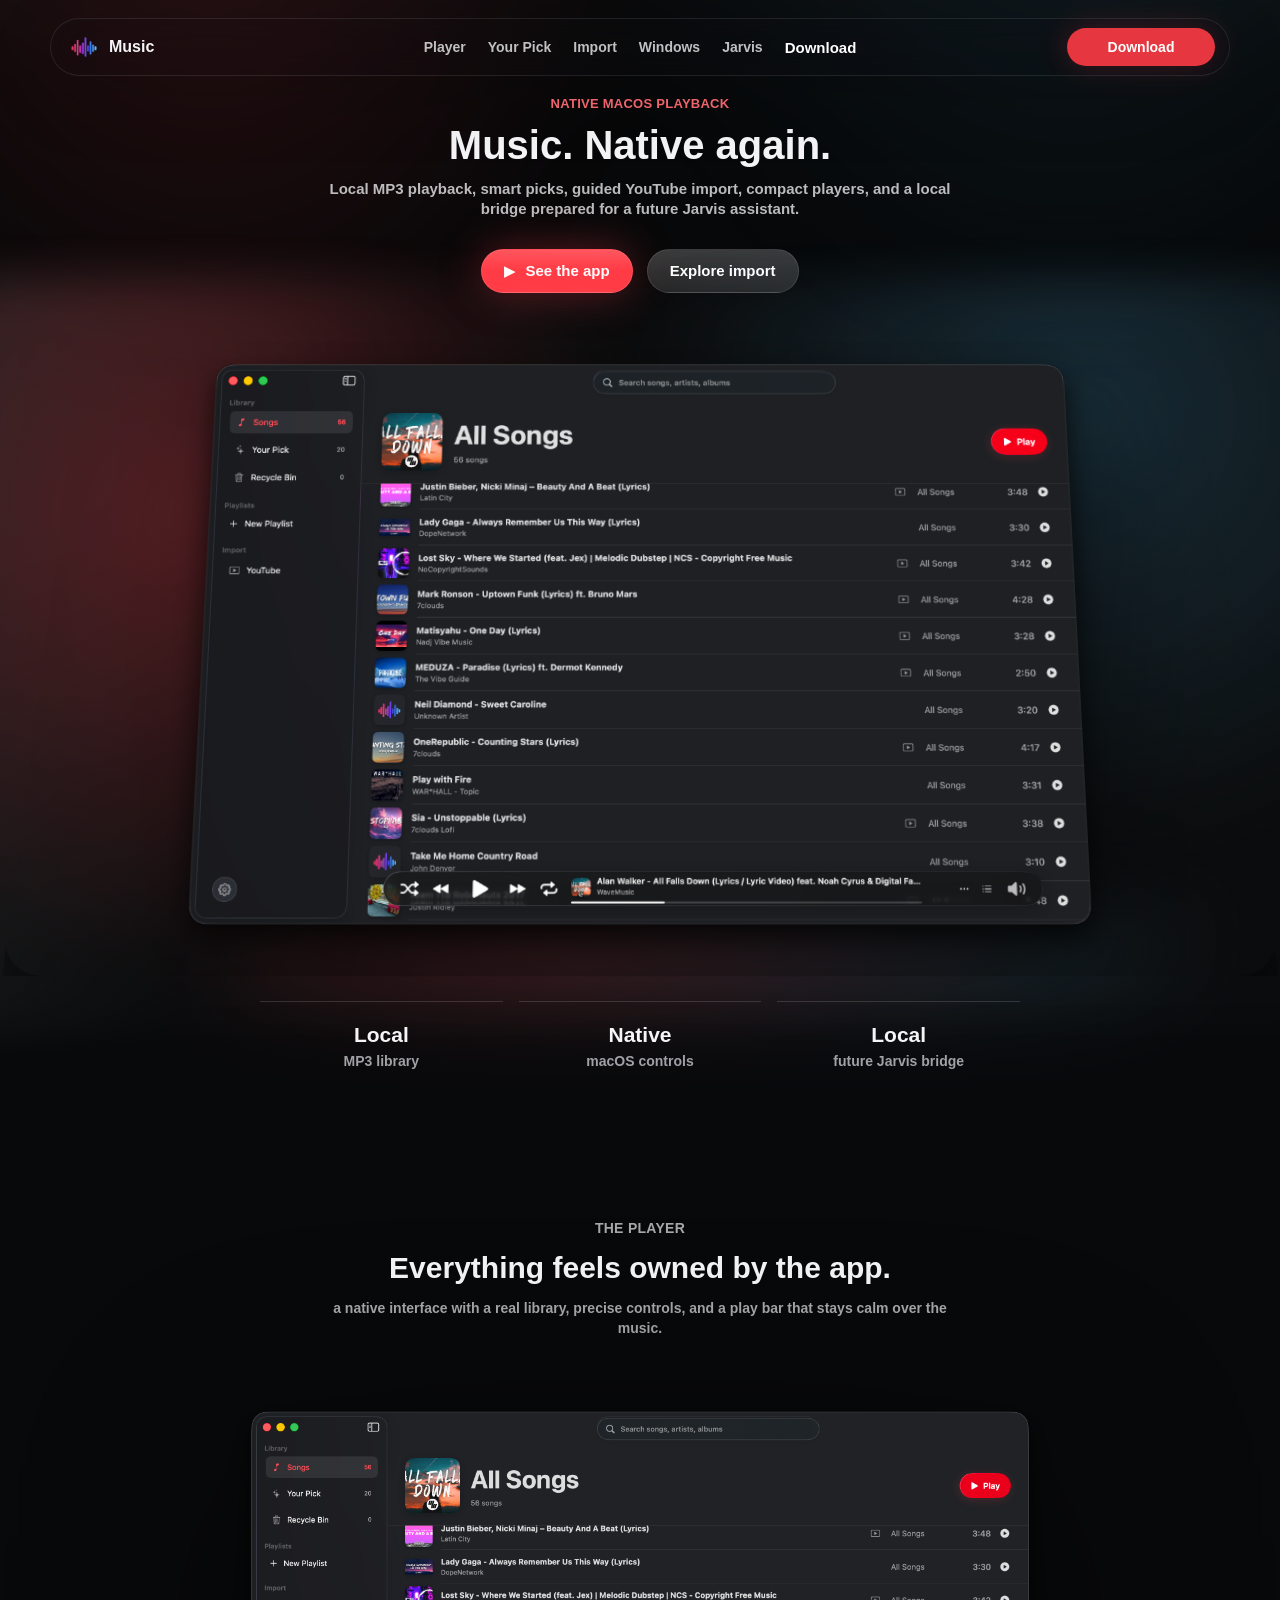
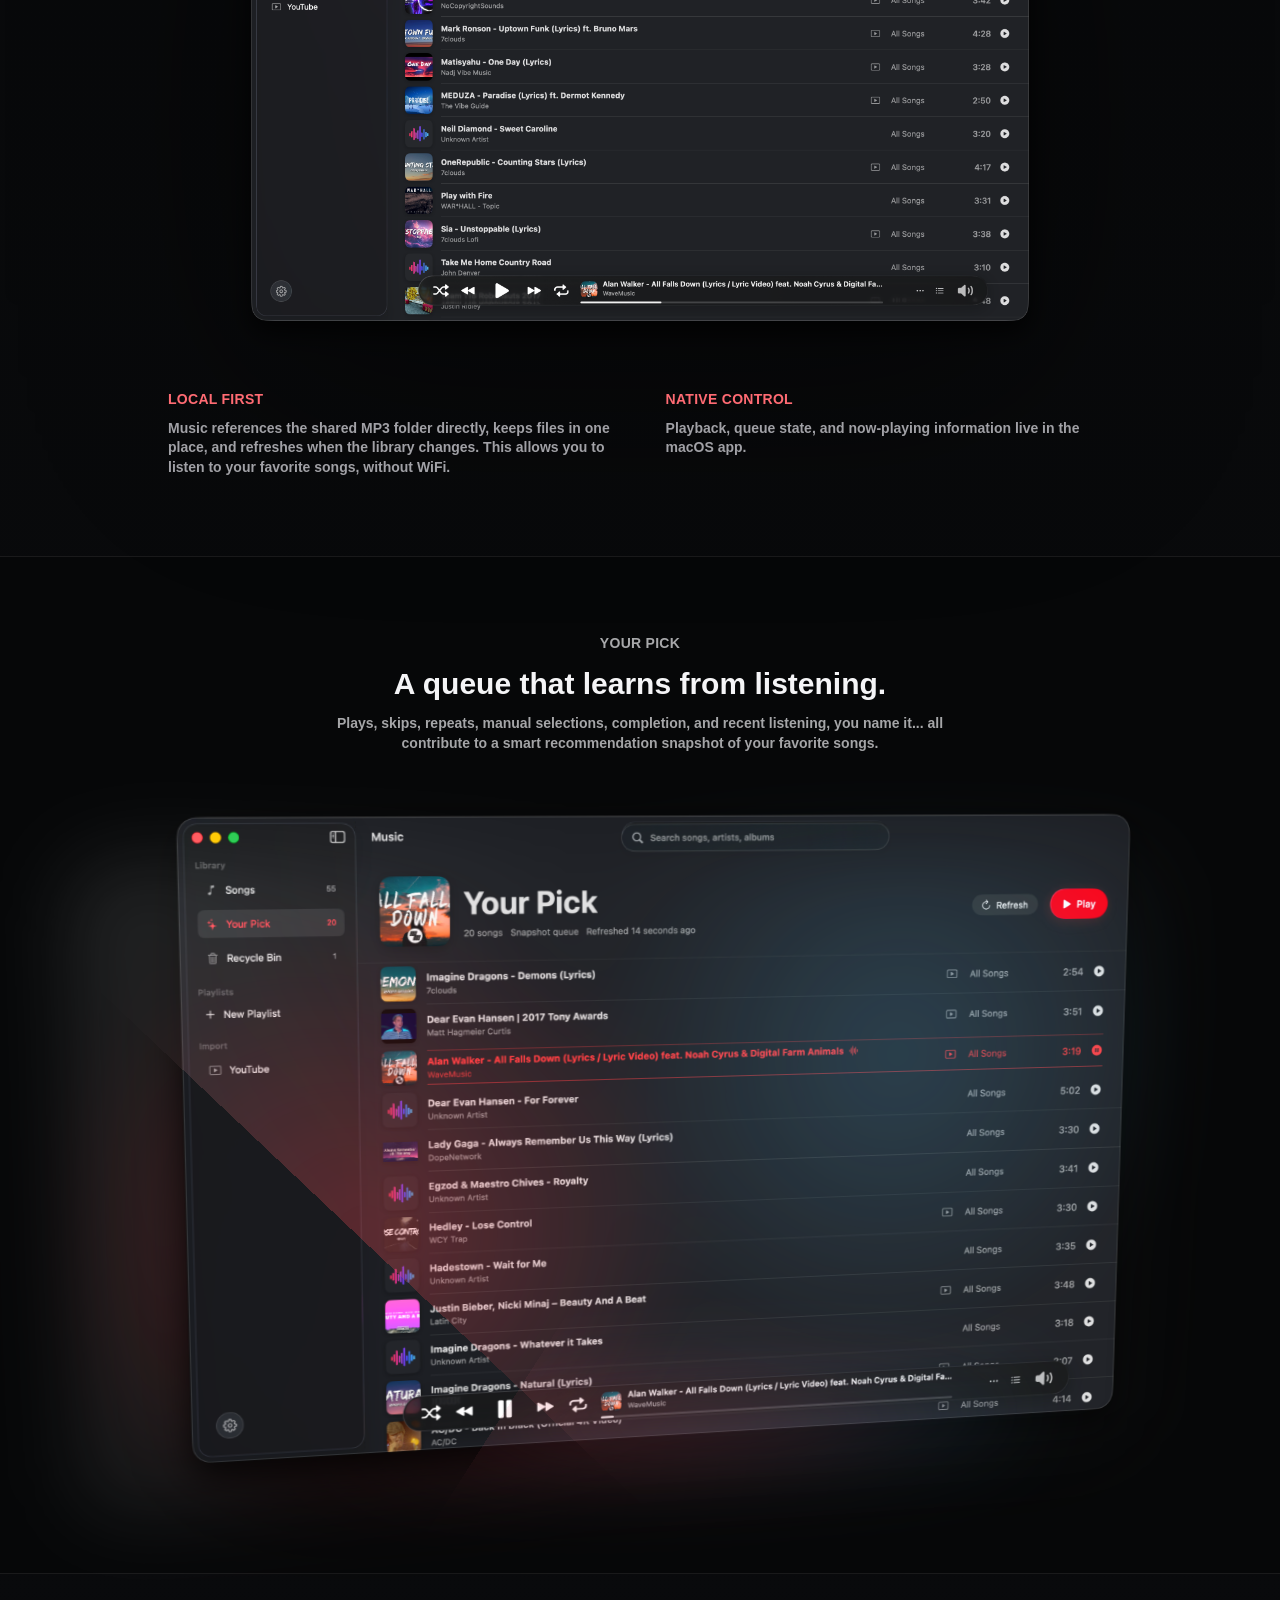
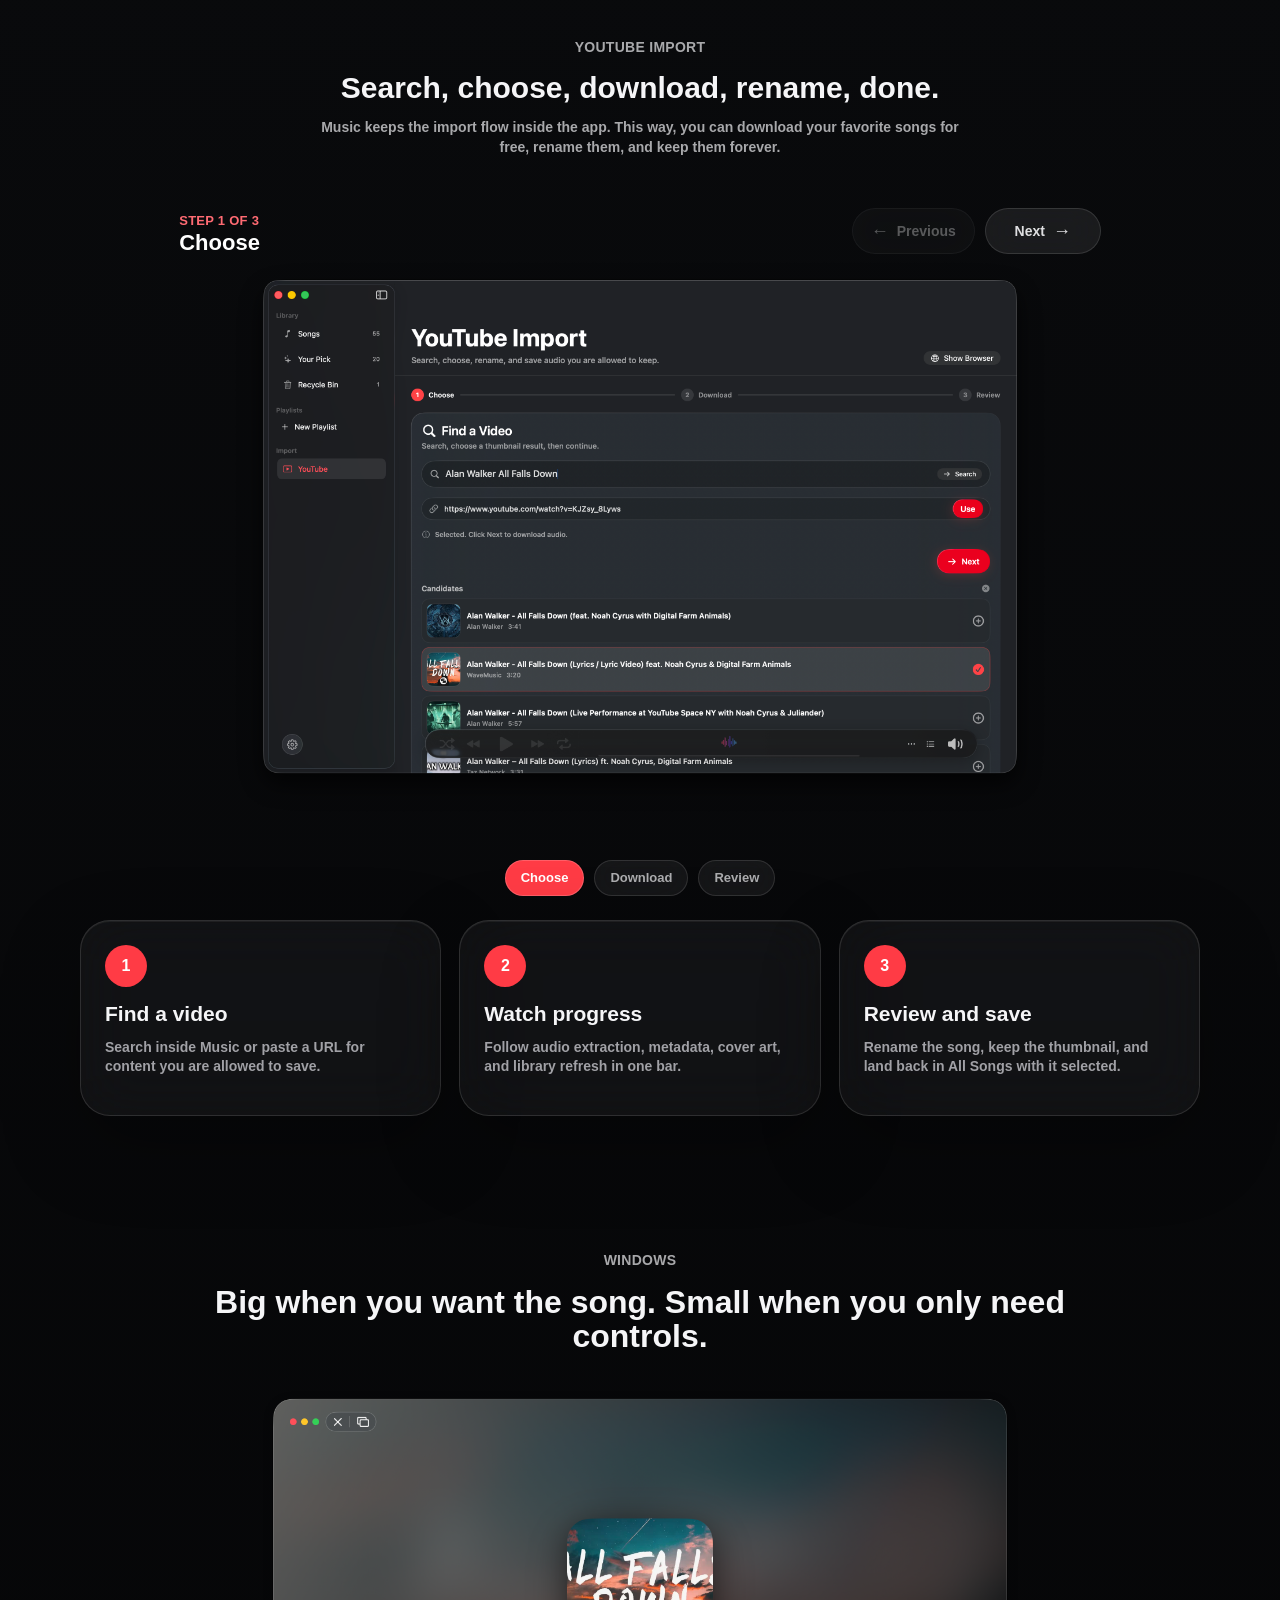
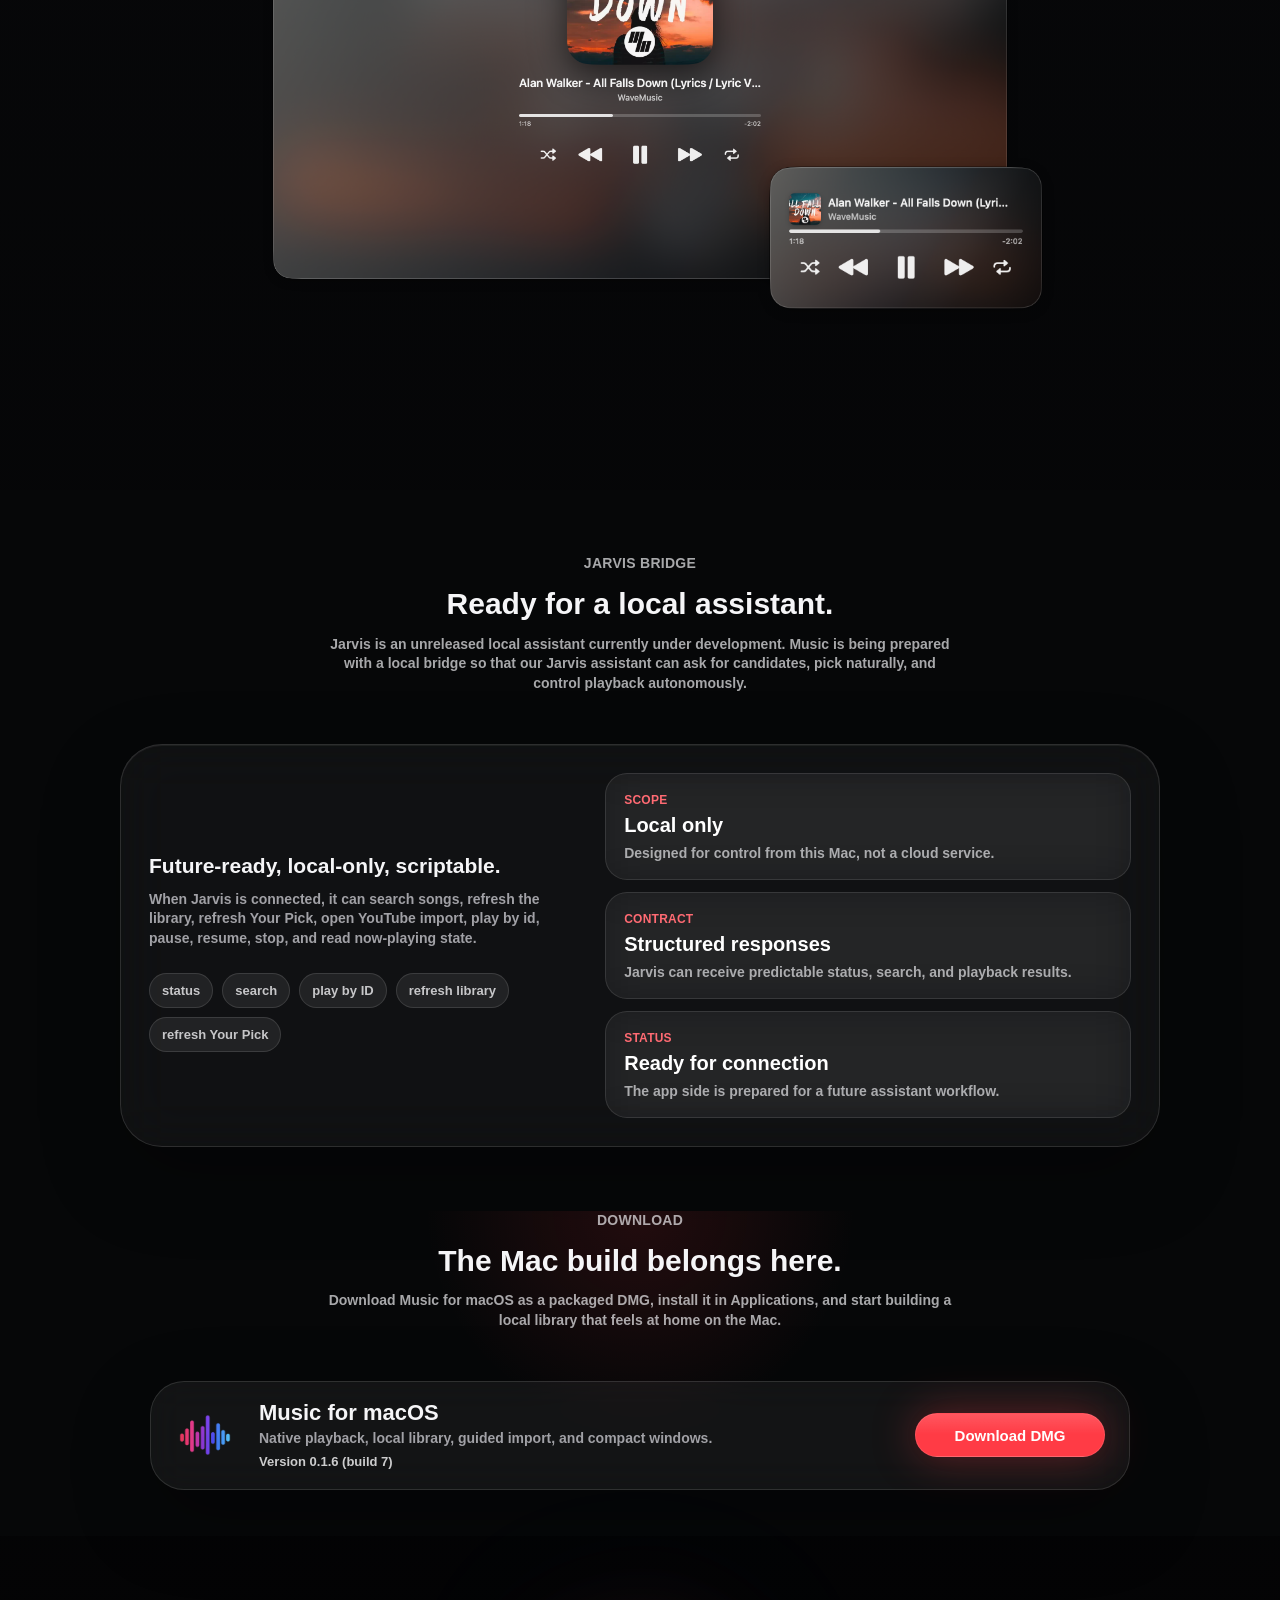
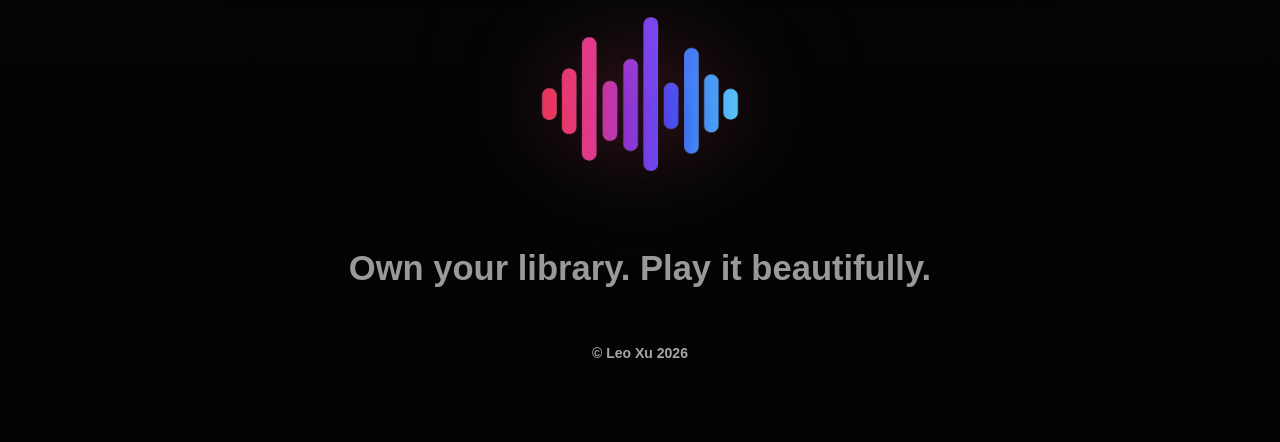
==== commit cb0225e5: "Gate website hero render on image load" ====
--- a/website/index.html
+++ b/website/index.html
@@ -8,14 +8,41 @@
       name="description"
       content="A native macOS music app with local playback, Your Pick, YouTube import, compact players, and a local bridge prepared for Jarvis."
     />
+    <script>
+      document.documentElement.classList.add("hero-animation-pending");
+    </script>
     <link rel="icon" href="assets/brand/new-music-logo.png" />
-    <link rel="stylesheet" href="styles.css" />
+    <link rel="preload" as="image" href="assets/screenshots/hero-final.png" fetchpriority="high" />
+    <link rel="stylesheet" href="styles.css?v=20260624-hero-gate2" />
+    <noscript>
+      <style>
+        .hero-preload-screen {
+          display: none;
+        }
+
+        .page-shell {
+          opacity: 1 !important;
+          visibility: visible !important;
+        }
+      </style>
+    </noscript>
   </head>
   <body>
+    <div class="hero-preload-screen" role="status" aria-live="polite">
+      <div class="hero-preload-mark" aria-hidden="true">
+        <span></span>
+        <span></span>
+        <span></span>
+        <span></span>
+        <span></span>
+      </div>
+      <div class="hero-preload-name">Music</div>
+    </div>
+
     <div class="page-shell">
       <header class="site-header" aria-label="Site navigation">
         <a class="brand-lockup" href="#top" aria-label="Music home">
-          <img src="assets/brand/new-music-logo.png" alt="" />
+          <img src="assets/brand/new-music-logo.png" alt="" loading="lazy" decoding="async" fetchpriority="low" />
           <span>Music</span>
         </a>
         <nav class="nav-links" aria-label="Page sections">
@@ -51,6 +78,8 @@
             <img
               class="hero-window"
               src="assets/screenshots/hero-final.png"
+              fetchpriority="high"
+              decoding="async"
               alt="Music app main library window with sidebar, songs list, and liquid glass play bar"
             />
             <div class="hero-reflection" aria-hidden="true"></div>
@@ -85,6 +114,9 @@
           <div class="wide-showcase reveal">
             <img
               src="assets/screenshots/main-library-current.png"
+              loading="lazy"
+              decoding="async"
+              fetchpriority="low"
               alt="Music app All Songs library view"
             />
           </div>
@@ -114,6 +146,9 @@
           <figure class="your-pick-visual reveal">
             <img
               src="assets/screenshots/your-pick-distorted.png"
+              loading="lazy"
+              decoding="async"
+              fetchpriority="low"
               alt="Stylized Music Your Pick view with the recommendation queue visible"
             />
           </figure>
@@ -150,18 +185,27 @@
               <figure class="import-slide" data-title="Choose" data-step="Step 1 of 3">
                 <img
                   src="assets/screenshots/youtube-import-choose.png"
+                  loading="lazy"
+                  decoding="async"
+                  fetchpriority="low"
                   alt="YouTube Import choose step with search results and a selected video"
                 />
               </figure>
               <figure class="import-slide" data-title="Download" data-step="Step 2 of 3">
                 <img
                   src="assets/screenshots/youtube-import-download.png"
+                  loading="lazy"
+                  decoding="async"
+                  fetchpriority="low"
                   alt="YouTube Import download step with progress bar"
                 />
               </figure>
               <figure class="import-slide" data-title="Review" data-step="Step 3 of 3">
                 <img
                   src="assets/screenshots/youtube-import-review.png"
+                  loading="lazy"
+                  decoding="async"
+                  fetchpriority="low"
                   alt="YouTube Import review step for renaming the imported song"
                 />
               </figure>
@@ -203,11 +247,17 @@
               <img
                 class="focus-large-shot"
                 src="assets/screenshots/focus-window.png"
+                loading="lazy"
+                decoding="async"
+                fetchpriority="low"
                 alt="Large focused song window with album artwork and playback controls"
               />
               <img
                 class="focus-small-shot"
                 src="assets/screenshots/compact-player.png"
+                loading="lazy"
+                decoding="async"
+                fetchpriority="low"
                 alt="Compact player window overlapped above the large focus window for comparison"
               />
             </figure>
@@ -271,24 +321,24 @@
             </p>
           </div>
           <div class="download-panel reveal">
-            <img src="assets/brand/new-music-logo.png" alt="" />
+            <img src="assets/brand/new-music-logo.png" alt="" loading="lazy" decoding="async" fetchpriority="low" />
             <div>
               <h3>Music for macOS</h3>
               <p>Native playback, local library, guided import, and compact windows.</p>
-              <p class="download-version">Version 0.1.5 (build 6)</p>
+              <p class="download-version">Version 0.1.6 (build 7)</p>
             </div>
             <a class="button button-red" href="downloads/Music.dmg" download>Download DMG</a>
           </div>
         </section>
 
         <section class="finish-section section-snap">
-          <img class="finish-symbol-logo reveal" src="assets/brand/new-music-logo.png" alt="" />
+          <img class="finish-symbol-logo reveal" src="assets/brand/new-music-logo.png" alt="" loading="lazy" decoding="async" fetchpriority="low" />
           <p class="finish-slogan reveal">Own your library. Play it beautifully.</p>
           <p class="copyright-line reveal">© Leo Xu 2026</p>
         </section>
       </main>
     </div>
 
-    <script src="app.js"></script>
+    <script src="app.js?v=20260624-hero-gate2"></script>
   </body>
 </html>
--- a/website/styles.css
+++ b/website/styles.css
@@ -62,6 +62,94 @@
   max-width: 100%;
 }
 
+.hero-animation-pending .page-shell {
+  opacity: 0;
+  pointer-events: none;
+  visibility: hidden;
+}
+
+.hero-assets-ready .page-shell {
+  opacity: 1;
+  transition: opacity 220ms ease;
+  visibility: visible;
+}
+
+.hero-preload-screen {
+  position: fixed;
+  inset: 0;
+  z-index: 100;
+  display: grid;
+  place-content: center;
+  gap: 22px;
+  min-height: 100vh;
+  background:
+    radial-gradient(circle at 50% 42%, rgba(255, 59, 69, 0.14), transparent 34%),
+    linear-gradient(180deg, #08090b 0%, #030304 100%);
+  opacity: 0;
+  pointer-events: none;
+  text-align: center;
+  transition: opacity 220ms ease, visibility 220ms ease;
+  visibility: hidden;
+}
+
+.hero-animation-pending .hero-preload-screen {
+  opacity: 1;
+  pointer-events: auto;
+  visibility: visible;
+}
+
+.hero-assets-ready .hero-preload-screen {
+  opacity: 0;
+  visibility: hidden;
+}
+
+.hero-preload-mark {
+  width: clamp(112px, 18vw, 190px);
+  aspect-ratio: 1;
+  display: grid;
+  grid-template-columns: repeat(5, 1fr);
+  align-items: center;
+  gap: 8%;
+  margin: 0 auto;
+  padding: 22%;
+  border: 1px solid rgba(255, 255, 255, 0.12);
+  border-radius: 30%;
+  background:
+    linear-gradient(180deg, rgba(255, 255, 255, 0.08), rgba(255, 255, 255, 0.015)),
+    rgba(255, 255, 255, 0.035);
+  box-shadow:
+    0 26px 90px rgba(255, 59, 69, 0.2),
+    0 22px 80px rgba(0, 0, 0, 0.52);
+}
+
+.hero-preload-mark span {
+  display: block;
+  width: 100%;
+  min-height: 24%;
+  border-radius: 999px;
+  background: linear-gradient(180deg, #ff3b45, #a96eff 55%, #57c7ff);
+}
+
+.hero-preload-mark span:nth-child(1),
+.hero-preload-mark span:nth-child(5) {
+  height: 44%;
+}
+
+.hero-preload-mark span:nth-child(2),
+.hero-preload-mark span:nth-child(4) {
+  height: 74%;
+}
+
+.hero-preload-mark span:nth-child(3) {
+  height: 100%;
+}
+
+.hero-preload-name {
+  color: rgba(245, 245, 247, 0.94);
+  font-size: clamp(34px, 5vw, 58px);
+  font-weight: 750;
+}
+
 .page-shell::before {
   content: "";
   position: fixed;
@@ -293,6 +381,31 @@
     contrast(1.02);
   animation: hero-window-rise 3000ms cubic-bezier(0.16, 1, 0.3, 1) 180ms both;
   will-change: transform, filter, opacity;
+}
+
+.hero-animation-pending .hero-window {
+  animation: none;
+  opacity: 0;
+  transform: rotateX(76deg) translate3d(0, 56px, -90px) scale(0.92);
+  filter:
+    drop-shadow(0 18px 32px rgba(0, 0, 0, 0.16))
+    saturate(0.96)
+    contrast(0.96);
+}
+
+.hero-animation-pending .hero-reflection {
+  animation: none;
+  opacity: 0.12;
+  transform: skewX(-12deg) scaleX(0.55) scaleY(0.28) translateY(22px);
+  filter: blur(24px);
+}
+
+.hero-assets-ready .hero-window {
+  animation: hero-window-rise 3000ms cubic-bezier(0.16, 1, 0.3, 1) both;
+}
+
+.hero-assets-ready .hero-reflection {
+  animation: hero-reflection-rise 3000ms cubic-bezier(0.16, 1, 0.3, 1) both;
 }
 
 .hero-stage::before {
@@ -1153,6 +1266,14 @@
     animation-name: hero-window-rise-mobile;
   }
 
+  .hero-animation-pending .hero-window {
+    transform: rotateX(68deg) translate3d(0, 42px, -64px) scale(0.94);
+  }
+
+  .hero-assets-ready .hero-window {
+    animation-name: hero-window-rise-mobile;
+  }
+
   .hero-reflection {
     transform: skewX(-5deg);
   }
@@ -1229,4 +1350,14 @@
   .hero-reflection {
     animation: none !important;
   }
-}
+
+  .hero-animation-pending .hero-window {
+    opacity: 1;
+    transform: rotateX(12deg);
+  }
+
+  .hero-animation-pending .hero-reflection {
+    opacity: 0.82;
+    transform: skewX(-12deg);
+  }
+}
